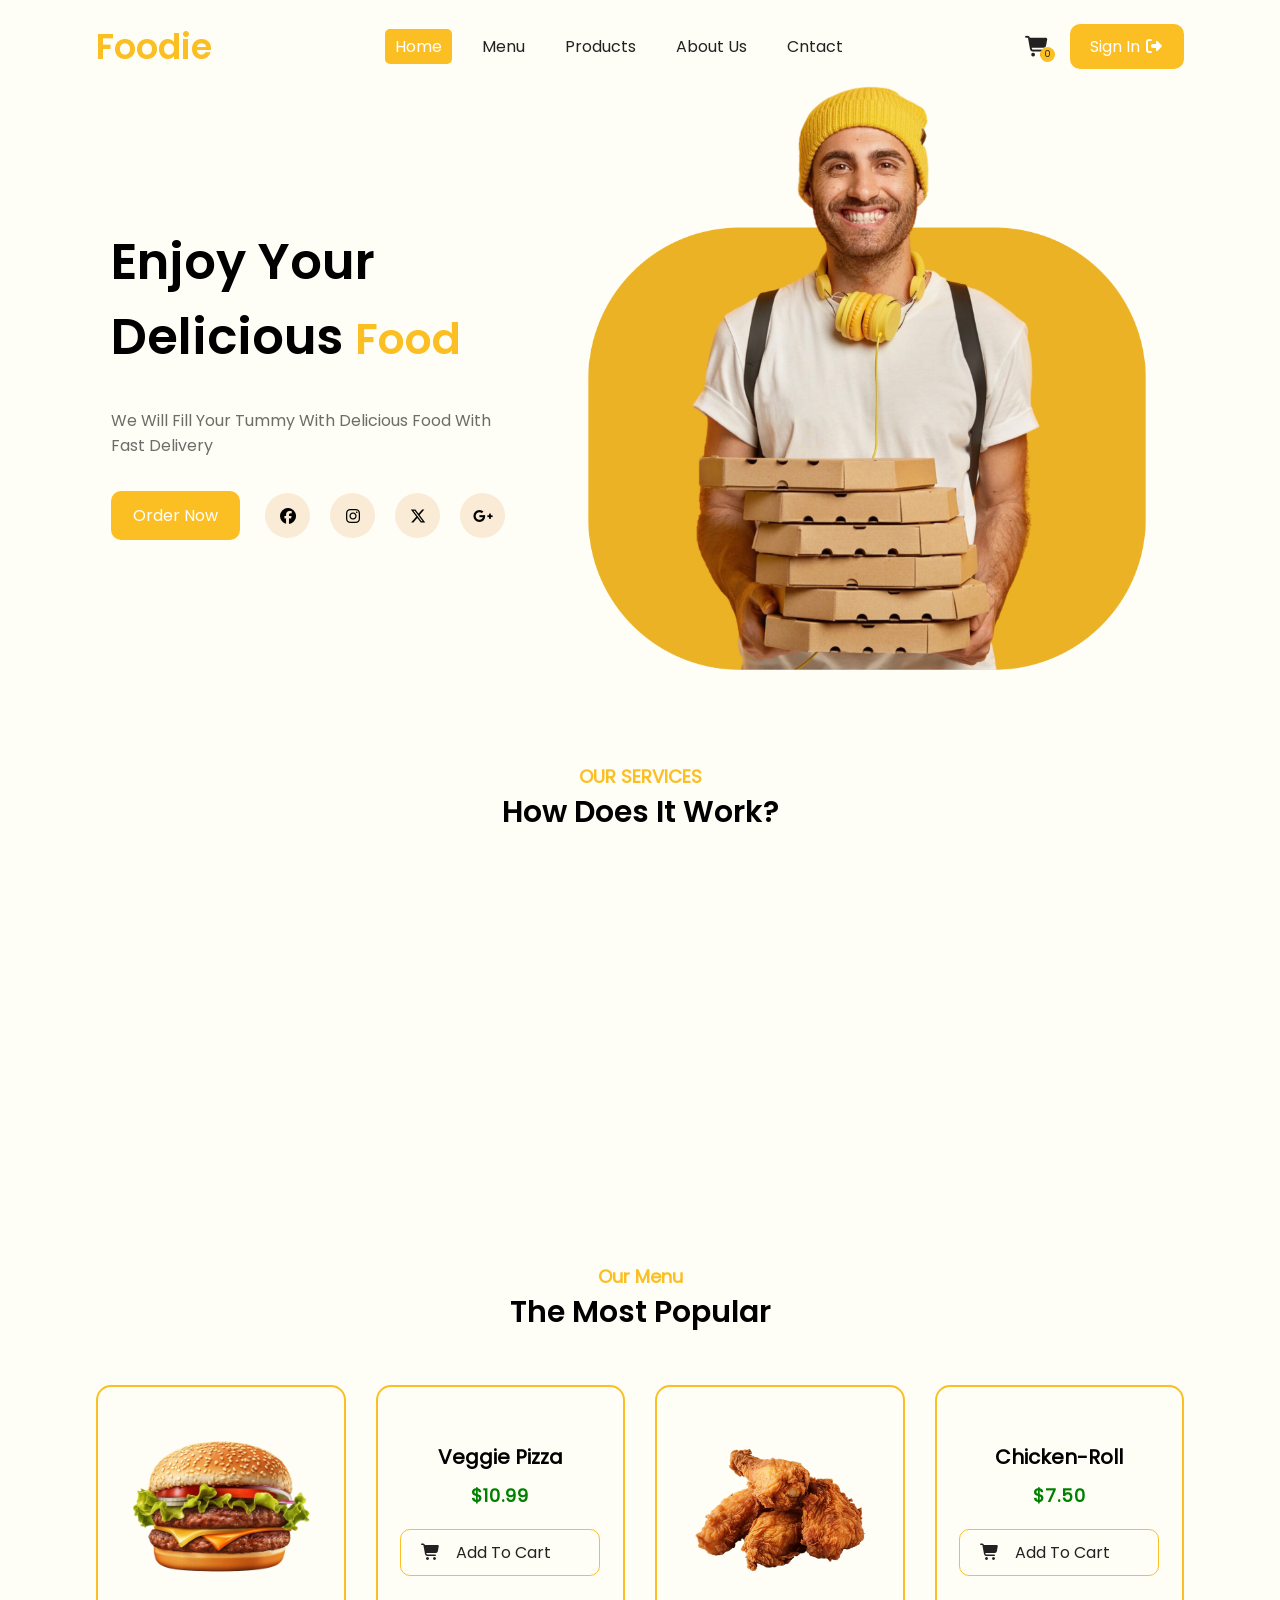
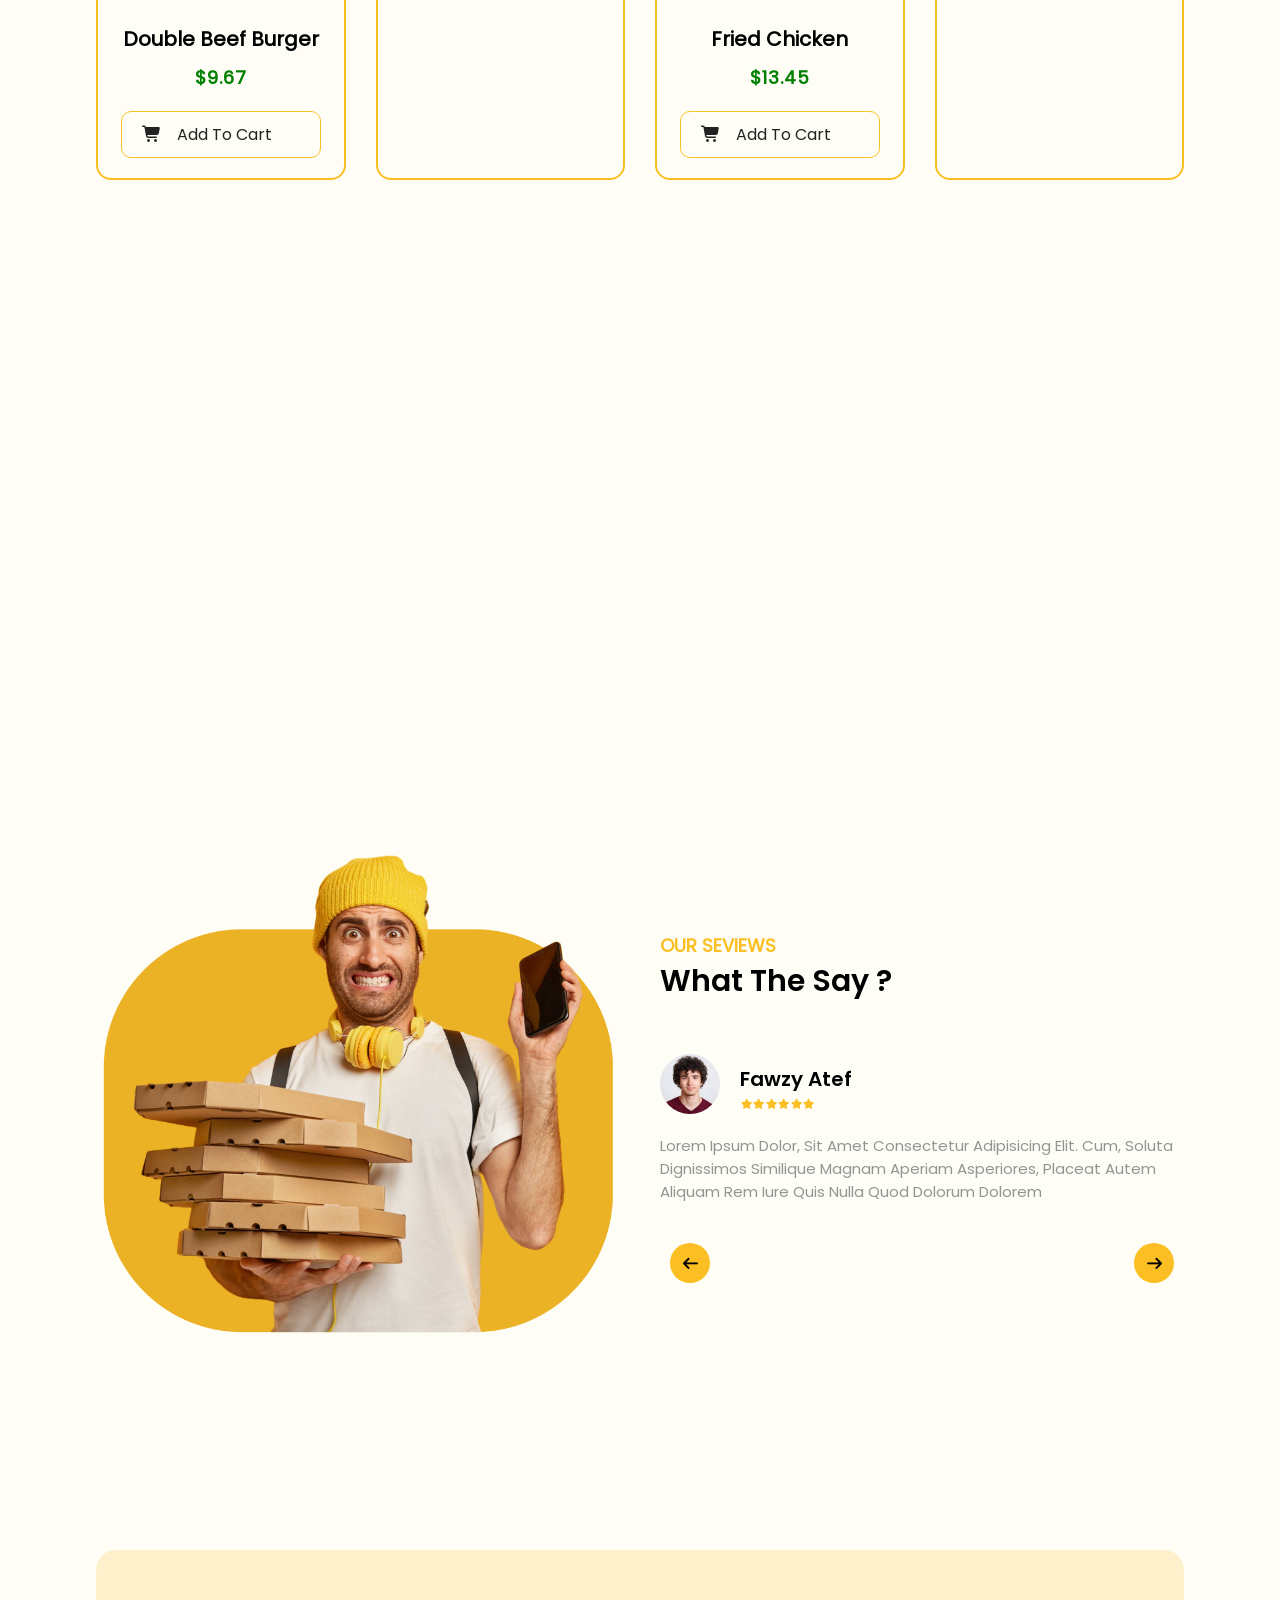
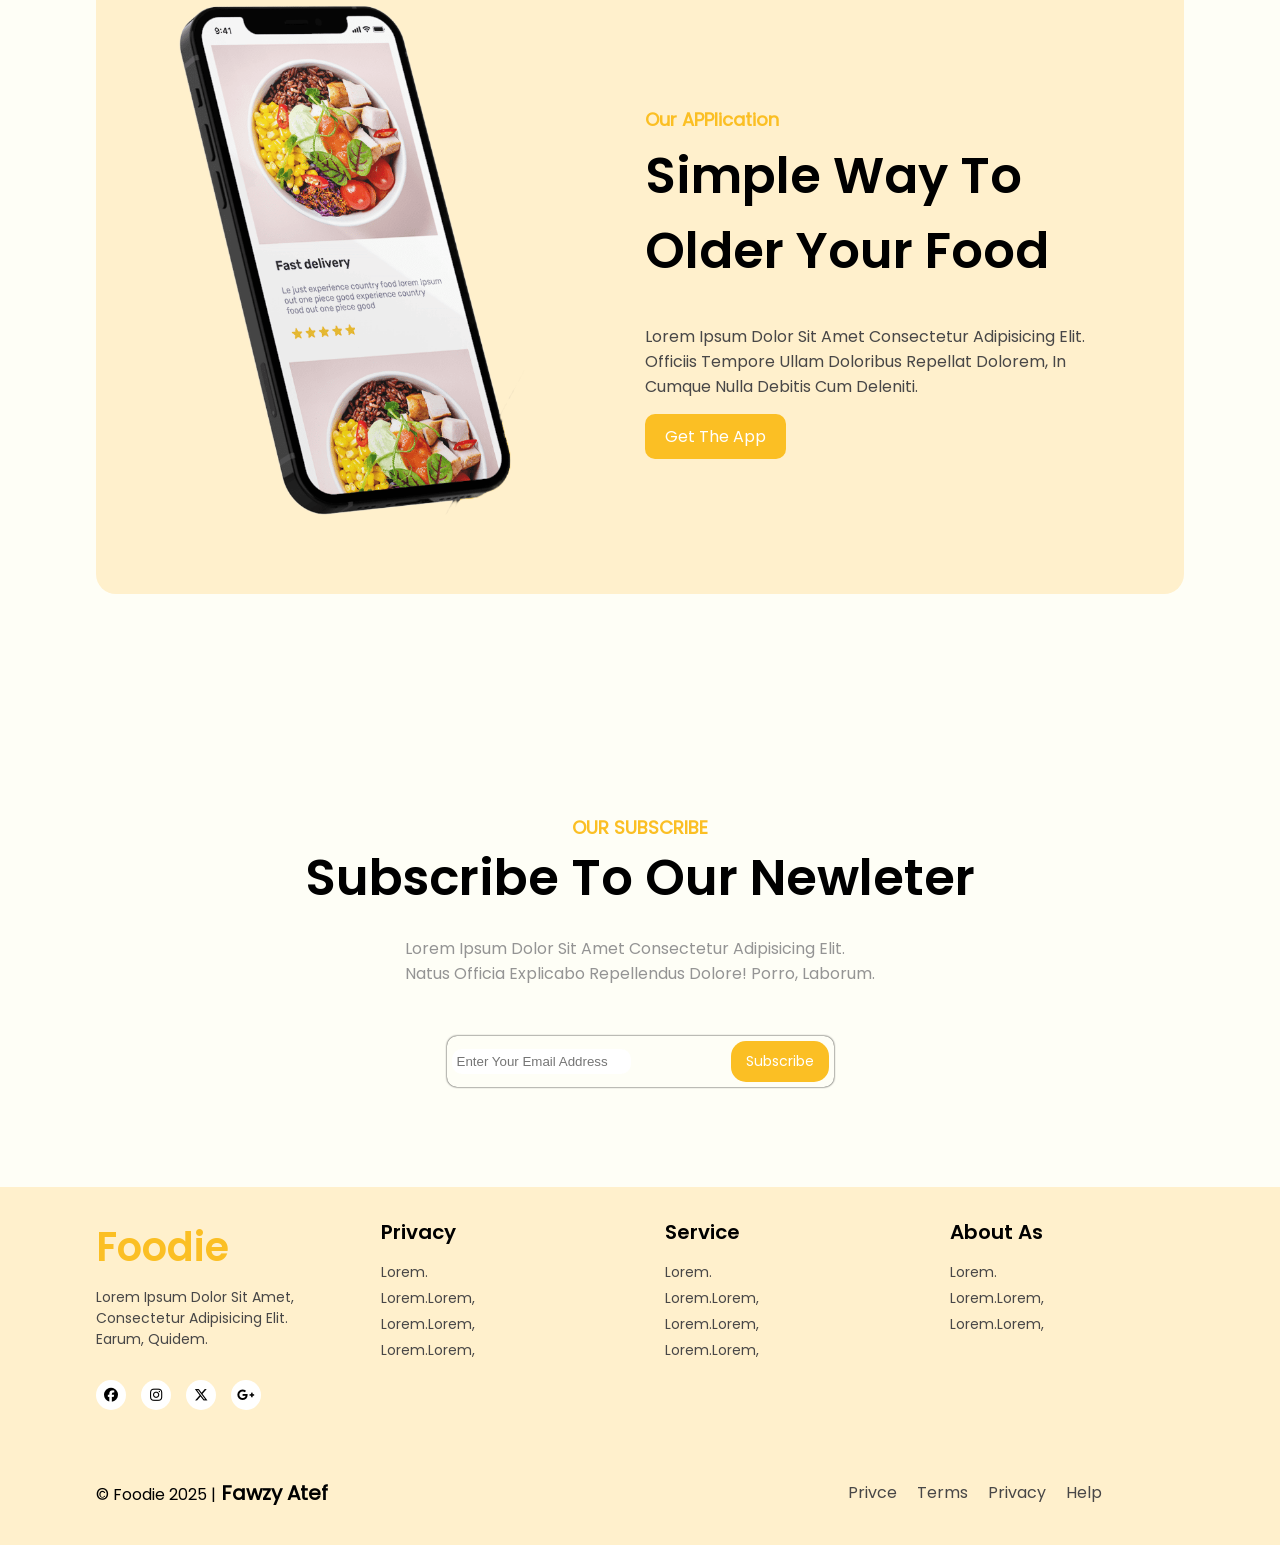
==== index.html @ 7336eebc "test" ====
<!DOCTYPE html>
<html lang="en">
<head>
    <meta charset="UTF-8">
    <meta name="viewport" content="width=device-width, initial-scale=1.0">
    <link rel="stylesheet" href="./icons/fontawesome-free-7.0.1-web/css/all.min.css">
    <!-- start AOS -->
     <link rel="stylesheet" href="./AOS/aos-master/dist/aos.css">
    <!-- end AOS -->
    <link rel="stylesheet" href="./style/style.css">
    <!-- ٍstart slick cssData -->
     <link rel="stylesheet" href="./SLIDER/slick/slick.css">
     <link rel="stylesheet" href="./SLIDER/slick/slick-theme.css">
    <!-- End slick cssData -->
    <title>Foodi</title>
</head>
<body>
    <!-- Start header -->
    <div class="cart">
        <b> Your <span>Cart</span> </b>
        <div class="container">
            <div class="product">
                <div>
                    <img src="./imge/burger.png" alt="">
                </div>
                <div class="name">
                    <b>  Double  burger </b>
                    <p> $9.7</p>
                </div>
                <div class="counter">
                    <i class="fa-solid fa-minus"></i>
                    <span> 1 </span>
                    <i class="fa-solid fa-plus"></i>
                </div>
            </div>
            <div class="product">
                <div>
                    <img src="./imge/chicken-roll.png" alt="">
                </div>
                <div class="name">
                    <b>  Double  burger </b>
                    <p> $9.7</p>
                </div>
                <div class="counter">
                    <i class="fa-solid fa-minus"></i>
                    <span> 1 </span>
                    <i class="fa-solid fa-plus"></i>
                </div>
            </div>
            <div class="product">
                <div>
                    <img src="./imge//pizza.png" alt="">
                </div>
                <div class="name">
                    <b>  Double  burger </b>
                    <p> $9.7</p>
                </div>
                <div class="counter">
                    <i class="fa-solid fa-minus"></i>
                    <span> 1 </span>
                    <i class="fa-solid fa-plus"></i>
                </div>
            </div>
        </div>
        <div class="footerCart">
        <p class="totallCart"> Total : $0</p>
        <div class="btns">
            <button class="close cartHandler closeCart"> close </button>
            <button> check Out </button>
        </div>
        </div>
    </div>
    <header>
        <div class="shadw cartHandler closeCart"></div>
        <!-- Strat nav -->
        <a href="top"></a>
        <nav>
            <b class="logo"> Foodie</b>
            <ol>
                <li class="active" >
                    <a href="#">
                        <span>home</span>
                    </a>
                </li>
                <li>
                    <a href="#">
                        <span>menu</span>
                    </a>
                </li>
                <li>
                    <a href="./products.html">
                        <span>Products</span>
                    </a>
                </li>
                <li>
                    <a href="#">
                        <span> About Us</span>
                    </a>
                </li>
                <li>
                    <a href="#">
                        <span>Cntact</span>
                    </a>
                </li>
            </ol>
            <div>
                <div class="icon cartHandler openCart">
                    <i class="fa-solid fa-cart-shopping"></i>
                    <span class="amount"> 0 </span>
                </div>
                <div class="btn">
                    <p> sign in <i class="fa-solid fa-right-from-bracket"></i></p>
                </div>
                    <div class="iconNav">
                <i class="fa-solid fa-bars"></i>
            </div>
            </div>
        
        </nav>
        <!-- Strat nav -->
            <!-- Start section One -->
            <div class="secOne">
                <div class="left">
                    <h1>
                        Enjoy Your Delicious <span>Food</span>
                    </h1>
                    <p>We will fill your tummy with delicious food with fast delivery</p>
                    <div class="social">
                        <div class="btn">
                            <p> order now</p>
                        </div>
                        <div class="s-icon">
                            <div>
                            <i class="fa-brands fa-facebook"></i>
                            </div>
                            <div>
                                <i class="fa-brands fa-instagram"></i>
                            </div>
                            <div>
                                <i class="fa-brands fa-x-twitter"></i>
                            </div>
                            <div>
                                <i class="fa-brands fa-google-plus-g"></i>
                            </div>
                        </div>
                    </div>
                </div>
                <div class="right">
                    <div>
                        <img src="./imge/delivery-boy.png" alt="">
                    </div>
                </div>
            </div>
            <!-- End section One -->
            <div class="dropMenu">
            <ol>
                <li class="active" >
                    <a href="#" >
                        <span>home</span>
                    </a>
                </li>
                <li>
                    <a href="#">
                        <span>menu</span>
                    </a>
                </li>
                <li>
                    <a href="./products.html">
                        <span>Products</span>
                    </a>
                </li>
                <li>
                    <a href="#">
                        <span> About Us</span>
                    </a>
                </li>
                <li>
                    <a href="#">
                        <span>Cntact</span>
                    </a>
                </li>
            </ol>
            <div class="btn">
                    <p> sign in <i class="fa-solid fa-right-from-bracket"></i></p>
            </div>
            </div>
    </header>
    <!-- End header -->
    
    <!-- strat section Tow-->
    <section class="secTow">
        <div class="secTit">
        <span> OUR SERVICES </span>
        <b> How Does It Work? </b>
    </div>
    <div class="contenar">
    <div class="data"  data-aos-delay="300" data-aos="flip-left">  
        <div>
            <img src="./imge/easy-to-order.png" alt="">
        </div>
        <b> Esey To older </b>
        <p> You only need a few steps in ordering food. </p>
    </div>
    <div class="data"data-aos-delay="500"  data-aos="flip-left"> 
        <div>
            <img src="./imge/fast-delivery.png" alt="">
        </div>
        <b> Fast Delivery </b>
        <p> Delivery that is always ontime even faster </p>
    </div>
    <div class="data"data-aos-delay="700"  data-aos="flip-left"> 
        <div>
            <img src="./imge/best-quality.png" alt="">
        </div>
        <b> Best Quality </b>
        <p> Not only fast for us in quality is also number one </p>
    </div>
    </div>
    </section>
    <!-- end section Tow-->
    
    <!-- Start Section three -->
    <section class="secThree">
        <div class="secTit">
            <span> Our menu </span>
            <b> The Most Popular</b>
        </div>
        <div class="conter"  data-aos="fade-up" data-aos-duration="5000">
            <div class="card" >
                <div>
                    <img src="./imge/burger.png" alt="">
                </div>
                <b> Double beef burger </b>
                <p> $9.67 </p>
                <div class="btn">
                    <i class="fa-solid fa-cart-shopping"></i>
                    <p> add to cart</p>
                </div>
            </div>
            <div class="card" >
                <div>
                    <img src="./imge/pizza.png" alt="">
                </div>
                <b> veggie pizza </b>
                <p> $10.99 </p>
                <div class="btn">
                    <i class="fa-solid fa-cart-shopping"></i>
                    <p> add to cart</p>
                </div>
            </div>
            <div class="card" >
                <div>
                    <img src="./imge/fried-chicken.png" alt="">
                </div>
                <b> fried chicken </b>
                <p> $13.45 </p>
                <div class="btn">
                    <i class="fa-solid fa-cart-shopping"></i>
                    <p> add to cart</p>
                </div>
            </div>
            <div class="card" >
                <div>
                    <img src="./imge/chicken-roll.png" alt="">
                </div>
                <b> chicken-roll </b>
                <p> $7.50 </p>
                <div class="btn">
                    <i class="fa-solid fa-cart-shopping"></i>
                    <p> add to cart</p>
                </div>
            </div>
        </div>
        <div class="conter" data-aos="fade-up" data-aos-duration="5000">
            <div class="card">
                <div>
                    <img src="./imge/sandwich.png" alt="">
                </div>
                <b> sub sandwich </b>
                <p> $11.67 </p>
                <div class="btn">
                    <i class="fa-solid fa-cart-shopping"></i>
                    <p> add to cart</p>
                </div>
            </div>
            <div class="card">
                <div>
                    <img src="./imge/lasagna.png" alt="">
                </div>
                <b> chicken lasagna </b>
                <p> $15.99 </p>
                <div class="btn">
                    <i class="fa-solid fa-cart-shopping"></i>
                    <p> add to cart</p>
                </div>
            </div>
            <div class="card">
                <div>
                    <img src="./imge/spring-roll.png" alt="">
                </div>
                <b> spring roll </b>
                <p> $13.45 </p>
                <div class="btn">
                    <i class="fa-solid fa-cart-shopping"></i>
                    <p> add to cart</p>
                </div>
            </div>
            <div class="card">
                <div>
                    <img src="./imge/spaghetti.png" alt="">
                </div>
                <b> italian spaghetti </b>
                <p> $16.57 </p>
                <div class="btn">
                    <i class="fa-solid fa-cart-shopping"></i>
                    <p> add to cart</p>
                </div>
            </div>
        </div>
    </section>
    <!-- End Section three -->
    
    <!-- start section four -->
        <section class="secFour">
            <div class="left" data-aos="fade-right">
                <div>
                    <img src="./imge/delivery-boy-with-phone.png" alt="">
                </div>
            </div>
            <div class="right" data-aos="fade-left">
                <div class="secTit">
                    <span> OUR SEVIEWS </span>
                    <b> what the say ?</b>
                </div>
                <div class="conter slider">
                    <div class="card">
                    <div class="topCard">
                        <div>
                            <img src="./imge/profile1.jpeg" alt="">
                        </div>
                        <div class="name">
                            <p> Fawzy Atef </p>
                            <div class="star">
                                <i class="fa-solid fa-star"></i>
                                <i class="fa-solid fa-star"></i>
                                <i class="fa-solid fa-star"></i>
                                <i class="fa-solid fa-star"></i>
                                <i class="fa-solid fa-star"></i>
                                <i class="fa-solid fa-star"></i>
                            </div>
                        </div>
                    </div>
                    <div class="bodyCard">
                    <p> Lorem ipsum dolor, sit amet consectetur adipisicing elit. Cum, soluta dignissimos similique magnam aperiam asperiores, placeat autem aliquam rem iure quis nulla quod dolorum dolorem </p>
                    </div>
                    <div class="arrow">
                        <div>
                            <i class="fa-solid fa-arrow-left"></i>
                        </div>
                        <div>
                            <i class="fa-solid fa-arrow-right"></i>
                        </div>
                    </div>
                </div>
                </div>
            </div>
        </section>
    <!-- end section four -->
    
    <!-- start section five  -->
    <section class="secFive">
        <div class="left" data-aos="fade-rigt">
            <div>
                <img src="./imge/mobile-app.png" alt="">
            </div>
        </div>
        <div class="right"data-aos="fade-left">
            <div class="secTit">
                <span> Our APPlication </span>
                <b> Simple way to  older your food</b>
            </div>
            <p> Lorem ipsum dolor sit amet consectetur adipisicing elit. Officiis tempore ullam doloribus repellat dolorem, in cumque nulla debitis cum deleniti.</p>
            <div class="btn">
                <p> get the app </p>
            </div>
        </div>
    </section>
    <!-- end section five  -->

    <!-- Start section six -->
    <section class="secSix" data-aos="fade-up">
        <div class="secTit">
            <span> OUR SUBSCRIBE </span>
            <b> subscribe to our newleter</b>
        </div>
        <p> Lorem ipsum dolor sit amet consectetur adipisicing elit.<br> Natus officia explicabo repellendus dolore! Porro, laborum.</p>
        <div class="subScribe">
        <input type="text" placeholder="Enter Your Email address">
        <div class="btnr">
        <p> subscribe </p>
        </div>
        </div>
    </section>
    <!-- end section six -->

    <!-- start Footer -->
    <footer>
        <div class="left">
            <b> Foodie </b>
            <p> Lorem ipsum dolor sit amet, consectetur adipisicing elit. Earum, quidem.</p>
            <div class="s-icon">
                            <div>
                            <i class="fa-brands fa-facebook"></i>
                            </div>
                            <div>
                                <i class="fa-brands fa-instagram"></i>
                            </div>
                            <div>
                                <i class="fa-brands fa-x-twitter"></i>
                            </div>
                            <div>
                                <i class="fa-brands fa-google-plus-g"></i>
                            </div>
            </div>
        </div>
        <div class="seerice">
            <b> privacy </b>
            <p>Lorem.</p>
            <p> Lorem.Lorem, </p>
            <p>Lorem.Lorem,  </p>
            <p>Lorem.Lorem,  </p>
        </div>
        <div class="seerice">
            <b> service </b>
            <p>Lorem.</p>
            <p> Lorem.Lorem, </p>
            <p>Lorem.Lorem,  </p>
            <p>Lorem.Lorem,  </p>
        </div>
        <div class="seerice">
            <b> about as </b>
            <p>Lorem.</p>
            <p> Lorem.Lorem, </p>
            <p>Lorem.Lorem,  </p>
        </div>
    </footer>
    <div class="footer">    
        <div> 
            <p> © Foodie 2025 |<b> Fawzy Atef</b></p>
            <div>
            <span> Privce </span>
            <span> Terms </span>
            <span> Privacy </span>
            <span> help</span>
            </div>
        </div>
    </div>
    <a href="#top">
        <i  class="fa-solid fa-jet-fighter-up"></i>
    </a>
    <!-- End Footer -->
    <script src="./main/jQuery.js"> </script>
    <script src="./AOS/aos-master/dist/aos.js"></script>
    <script src="./SLIDER/slick/slick.js"></script>
    <script src="./main/main.js"></script>
</body>
</html>
---- style/style.css ----
*{
    padding: 0;
    margin: 0;
    box-sizing: border-box;
    text-transform: capitalize;
    transition: .5s;
}
html {
scroll-behavior: smooth;
}

/* start fonts */
@font-face {
    font-family: 'Poppins-Regular';
    src: url(../fonts/Poppins-Regular.ttf) format('woff2');
}
@font-face {
    font-family: 'Poppins-SemiBold';
    src: url(../fonts/Poppins-SemiBold.ttf) format('woff2');
}
@font-face {
    font-family: 'Poppins-Bold';
    src: url(../fonts/Poppins-Bold.ttf) format('woff2');
}

:root{
    --main-color: #fbbf24;     /* الأصفر الأساسي - للأزرار والعناوين */
    --text-color: #222222;     
    --bg-color: #fefef6;
    --light-color: #ffff;
    --dark-color: #000;
    --bodyFont-one: "Poppins-Regular";
    --bodyFont-tow: 'Poppins-SemiBold';
    --headingFont: 'Poppins-SemiBold';
    
    
}
body{
    font-family: var(--bodyFont-one) ;
    background-color: var(--bg-color);
    overflow-x: hidden;
    min-height: 100vh;
    display: flex;
    flex-direction: column;

}

section{
    margin: 100px 7.5%;
}
/* Start header */
header{
    margin: 20px 7.5%;
}
/* start nav */
header nav{
    display: flex;
    align-items: center;
    justify-content: space-between;
    color: var(--text-color);
    background-color: var(--bg-color);
    
}
header nav b{
    color: var(--main-color);
    font-size: 35px;
    font-family: var(--headingFont);
    cursor: pointer;
}
header nav ol{
    list-style: none;
    display: flex;
    align-items: center;
    justify-content: center;
    gap: 20px;
}
header nav ol li{
    padding: 5px 10px;
    border-radius: 5px;
    cursor: pointer;
}
.active{
    background-color: var(--main-color);
}
 .active a{
    color: var(--light-color);
}
header nav ol li:hover{
    background-color: #fbbf24;
    letter-spacing: 2px;

}
header nav ol li:hover a{
    color:var(--light-color) ;

}
header nav ol a{
    text-decoration: none;
    color: #222222;
    font-size: 16px;

}

header nav div{
    display: flex;
    align-items: center;
    gap: 20px;
}
header nav div .icon{
    position: relative;
    display: flex;
    flex-direction: column;
    gap: 0;
    cursor: pointer;
}
header nav div .icon:hover{
    transform: rotate(360deg);
}

header nav div .icon i{
    font-size: 20px;
}
header nav div .icon span{
    position: absolute;
    bottom: -5px;
    right: -5px;
    width: 15px;
    height: 15px;
    border-radius: 50%;
    background-color: #fbbf24;
    font-size: 9px;
    display: flex;
    align-items: center;
    justify-content: center;
    font-weight: 500;
}
header nav div .btn{
    padding: 10px 20px;
    background-color: var(--main-color);
    border-radius: 10px;
    color: var(--light-color);
    
}
header nav div .btn:hover{
    background-color: #222222;
}
.iconNav{
    width: 45px;
    height: 45px;
    background-color: #000;
    color: white;
    border-radius: 50%;
    display: flex;
    align-items: center;
    justify-content: center;
    font-size: 17px;
    cursor: pointer;
    display: none;
}
.iconNav:hover{
    transform: rotate(90deg);
}
.iconNav:hover i{
    text-shadow: 0 0 10px 2px white;
}
.iconNav.open{
    transform: rotate(90deg);
}
/*  End nav */
.btn{
    padding: 10px 20px;
    background-color: var(--main-color);
    border-radius: 10px;
    color: var(--light-color);
    width: max-content;
    cursor: pointer;
}
.dropMenu{
    display: none;
}

@media (max-width: 768px){

    header nav ol{
    display: none;
        
    }
    .iconNav{
        display: flex;
    }
    .iconNav i.open{
        box-shadow: 0 0 10px 2px white inset;
        transform: rotate( 90deg);
    }
    .dropMenu{
    width: 70vw;
    display: flex;
    flex-direction: column;
    gap: 15px;
    padding: 20px;
    border: 1px solid var(--main-color);
    border-radius: 10px;
    box-shadow: 0 0 5px var(--main-color);
    position: fixed;
    top: 50%;
    left: 50%;
    transform: translate(-50%, -50%);
    background-color: #fff0cc;
    z-index: 9;
    height: 0;
    visibility: hidden;
    opacity: 0;
}
.dropMenu.open{
    height: 317px;
    opacity: 1;
    visibility: visible;
}

.dropMenu ol{
    list-style: none;
    display: flex;
    flex-direction: column;
    gap: 10px;
}
.dropMenu ol .active a{
    color: white;
    text-align: center;
}
.dropMenu ol li{
    position: relative;
}
.dropMenu ol li a::before,
.dropMenu ol li a::after{
    content: '';
    position: absolute;
    width: 0;
    height: 100%;
    right: 0;
    transition: .5s;
    top: 0;
    background-color: var(--text-color);
} 
.dropMenu ol li:hover a::before,
.dropMenu ol li:hover a::after{
    width: 15px;
}  
.dropMenu ol li a::before{
    left: 0;
    right: unset;

}
.dropMenu ol li{
    padding: 5px 10px;
    width: 100%;
    border-radius: 5px;
    text-align: center;
    cursor: pointer;

}
.dropMenu ol li:hover{
    background-color: var(--main-color);
}
.dropMenu ol li:hover a{
    color: var(--light-color);
}
.dropMenu ol li a{
    width: 100%;
    text-decoration: none;
    color: var(--text-color);
    text-align: center;
    font-weight: 600;
    
}
.dropMenu .btn{
    margin: 0 auto;

}
.dropMenu .btn:hover{
    background-color: var(--text-color);
    color: var(--light-color);
}
}
@media (max-width: 480px){
    header nav b{
        font-size: 35px;
    }
    nav  .btn{
        font-size: 15px;
        padding: 0;
    }
    header nav .btn{
    display: none;
}
}
@media (max-width: 375px){
    .iconNav{
        width: 37px;
        height: 37px;
        font-size: 14px;
    }
}
/* End header */

/* Start sec one */
.secOne{
    display: grid;
    grid-template-columns: 1fr 2fr;
    gap: 60px;
    padding: 10px 15px;
    align-items: center;
    justify-content: space-between;

}

.secOne  .left{
    display: flex;
    flex-direction: column;
    gap: 33px;
}
.secOne .left  h1{
    font-family: var(--headingFont);
    font-size: 50px;
    font-weight: 500;
}
.secOne  .left  h1 span{
    color: var(--main-color);
    font-size: 43px;

}
.secOne  .left p{
    color: #00000093;
    font-size: 16px;
}
.secOne  .left .social{
    display: flex;
    align-items: center;
    gap: 25px;
}
.secOne  .left .social .btn{
    border: 2px solid var(--main-color);
}
.secOne  .left .social .btn:hover{
    background-color: var(--bg-color);
}
.secOne  .left .social .btn p{
    color: var(--light-color);
}
.secOne  .left .social .btn:hover p{
    color: var(--text-color);
}
.secOne  .left .social .s-icon{
    display: flex;
    align-items: center;
    justify-content: center;
    gap: 20px;
}
.secOne  .left .social .s-icon div{
    width: 45px;
    height: 45px;
    display: flex;
    align-items: center;
    justify-content: center;
    border-radius: 50%;
    background-color: antiquewhite;
    cursor: pointer;
}
.secOne  .left .social .s-icon div:hover{
    background-color: #222222;
    color: #fbbf24;
    transform: translateY(-8px);
}   

.secOne .right div{
    width: 100%;
}
.secOne .right div img{
    width: 100%;
}
@media (max-width: 992px){
    .secOne .left  h1{
    font-size: 40px;
}
.secOne  .left p{
    font-size: 14px;
}
}
@media (max-width: 768px){
    .secOne{
        grid-template-columns:  1fr;
        margin-top: 30px;
    }
    .secOne .left h1{
        font-size:50px;
    }
}
@media (max-width: 480px){
    .secOne .left  h1{
    font-size: 40px;
}
    .secOne  .left p{
        font-size: 13px;
    }
    .secOne  .left .social{
    display: none;
    
}
}
@media (max-width: 375px){
    .secOne .left  h1{
    font-size: 32px;
}
    .secOne .left  h1 span{
    font-size: 30px;
}
}
/* End section one */
/* start secTit */
.secTit{
    display: flex;
    align-items: center;
    justify-content: center;
    flex-direction: column;
    margin: 20px 0;
}
.secTit span{
    font-size: 18px;
    font-weight: 600;
    color: var(--main-color);
}

.secTit b{
    font-size: 30px;
    font-family: var(--headingFont);
}
/*  End secTit */
 /* Start secTow */
.secTow{
    display: flex;
    flex-direction: column;
    margin-top:30px;
    gap: 50px;
}
.secTow .contenar{
    display: grid;
    grid-template-columns: repeat( 3, 1fr)
}
.secTow .contenar .data{
    display: flex;
    flex-direction: column;
    align-items: center;
    justify-content:center ;
    gap: 5px;
}
.secTow .contenar .data div{
    width: 70px;
}
.secTow .contenar .data div img{
    width: 100%;
}
.secTow .contenar .data b{
    font-size: 21px;
    font-family: var(--bodyFont-tow);
    font-weight: 600;
}
.secTow .contenar .data p{
    font-size: 13px;
    color: #222222;
}
@media (max-width: 992px){
    .secTow .contenar{
    display: grid;
    grid-template-columns: repeat( 1, 1fr);
    gap: 20px;
}
.secTow .contenar .data{
   width: 100%;
}
}
/* End secTow */

/* strat section three  */
.secThree{
    display: flex;
    flex-direction: column;
    gap: 30px;
}
.secThree .conter{
    display: grid;
    grid-template-columns: repeat(4 ,1fr);
    gap: 30px;
    margin-bottom: 20px;
}
.secThree .conter .card{
    display: flex;
    flex-direction: column;
    gap: 10px;
    align-items: center;
    padding: 20px;
    border: 2px solid var(--main-color);
    border-radius: 15px;
    box-shadow: 0 0 5px 2 orange;
    position: relative;
    z-index: 1;
    cursor: pointer;
    transition: .5s;
}
.secThree .conter .card::after{
    content: "";
    position: absolute;
    width: 100%;
    height: 0%;
    bottom: 0;
    left: 0;
    z-index: -1;
    transition: .5s;
}
.secThree .conter .card:hover::after{
    background: linear-gradient(  #ffffff81, #ffffff81,rgba(255, 166, 0, 0.518) , rgba(255, 166, 0, 0.648));
    height: 100%;
}
.secThree .conter .card div{
    width: 200px;
}
.secThree .conter .card div img{
    width: 100%;
}
.secThree .conter .card b{
    font-size: 20px;
    font-weight: 500px;
}
.secThree .conter .card > p{
    color: green;
    font-size: 18px;
    font-weight: 600;
    letter-spacing: 1px;
}
.secThree .conter .card .btn{
    display: flex;
    gap: 15px;
    align-items: center;
    border: 1px solid var(--main-color);
    background-color: var(--bg-color);
    color: var(--text-color);
    margin-top: 10px;
    overflow: hidden;
    position: relative;
    z-index: 3;
}
.secThree .conter .card .btn::after{
    content: "";
    position: absolute;
    top: 0;
    left: 0;
    width: 0%;
    height: 100%;
    border-radius: 0 25px 25px 0;
    background-color: rgba(44, 29, 1, 0.957);
    z-index:-1;
    transition: .5s
}
.secThree .conter .card .btn:hover{
    color: white;
    border-radius: 0 25px 25px 0 ;
}
.secThree .conter .card .btn:hover i{
    transform: translateX(150px);
}
.secThree .conter .card .btn:hover:after{
    width: 100%;
}
.secThree .conter .card:hover .btn{
    box-shadow:  0 0 6px 1px black;
    border: none;
}
.secThree .conter .card .btn i{
    transition: 1s;
}
@media (max-width: 992px){
.secThree .conter{
    display: grid;
    grid-template-columns: repeat(2 ,1fr);
    gap: 30px;
    margin-bottom: 20px;
}
}
@media (max-width: 768px){
    .secThree .conter{
    display: grid;
    grid-template-columns: repeat(1 ,1fr);
    
}
}
/* end section three  */

/* start section four  */
.secFour{
    display: grid;
    grid-template-columns: repeat( 2, 1fr);
    gap: 40px;
    align-items: center;
    justify-content: center;
}

.secFour .left div{
    width: 100%;
}
.secFour .left div img{
    width: 100%;

}
.secFour .right{
    display: flex;
    flex-direction: column;
    
}
.secFour .right .secTit{
    align-items: flex-start;
    margin-bottom: 20px;
    
}
.secFour .right .card{
    display: flex;
    flex-direction: column;
    gap: 20px;  
    margin-top: 30px;
}
.secFour .right .card .topCard{
    display: flex;
    gap: 10px;
}
.secFour .right .card .topCard > div{
    width: 60px;
    height: 60px;
    border-radius: 50%;
    overflow: hidden;
    background-color: #fbbf24;
}   
.secFour .right .card .topCard div img{
    width: 100%;
    height: 100%;
    object-fit: cover;
}
.secFour .right .card .topCard .name{
    width: max-content;
    border-radius: 0;
    padding: 10px;
    background-color: var(--bg-color);
}
.secFour .right .card .topCard .name p{
    font-family: var(--bodyFont-tow);
    font-size: 20px;
}
.secFour .right .card .topCard .star{
    display: flex;
    align-self: center;
    color: var(--main-color);
    font-size: 10px;
    margin-top: 5px;
    cursor: pointer;
}

.secFour .right .card .bodyCard p{
    font-size: 15px;
    color: #949494;
}
.secFour .right .card .arrow{
    display: flex;
    justify-content: space-between;
    align-items: center;
    padding: 0 10px;
    
}
.secFour .right .card .arrow div{
    width: 40px;
    height: 40px;
    background-color: var(--main-color);
    display: flex;
    align-items: center;
    justify-content: center;
    border-radius: 50%;
    font-size: 15px;
    cursor: pointer;
    margin-top: 20px;
}
.secFour .right .card .arrow div:hover{
    background-color: var(--text-color);
    color: var(--light-color);
}
@media (max-width: 768px){
    .secFour{
    grid-template-columns: repeat( 1, 1fr);
}
}
/* end section four  */

/* satrt section five */
.secFive{
    display: grid;
    grid-template-columns: repeat(2, 1fr);
    gap: 10px;
    padding: 50px;
    align-items: center;
    justify-content: center;
    background-color: #fff0cc;
    border-radius: 20px;
    
}

.secFive .left div{
    width:80%;
}
.secFive .left div img{
    width: 100%;

}
.secFive .right{
    display: flex;
    flex-direction: column;
    gap: 15px;
}
.secFive .right .secTit{
    align-items: flex-start;
    gap: 6px;

}

.secFive .right .secTit b{
    font-size: 50px;
}
.secFive .right p{
    font-size: 16px;
    color: #484747;
}
.secFive .right .btn{
    color: white;
}
.secFive .right .btn:hover{
    background-color: var(--text-color);
}
.secFive .right .btn p{
    color: white;
}
@media (max-width: 992px){
    .secFive .right .secTit b{
    font-size: 40px;
}
}
@media (max-width: 768px){
    .secFive .right .secTit b{
    font-size: 35px;
    
}
    .secFive{
        grid-template-columns: repeat(1, 1fr);
    }
}
@media (max-width: 480px){
    .secFive .right .secTit b{
    font-size: 30px;
}
}
@media (max-width: 375px){
    .secFive{
        gap: 10px;
    }
    .secFive .right .secTit b{
    font-size: 25px;
}
.secFive .right p{
    font-size: 14px;
    color: #484747;
}
.secFive .right p{
    font-size: 15px;
}
}

/* end section five */

/* start section six */
.secSix{
    display: flex;
    flex-direction: column;
    gap: 0;
    align-items: center;
    justify-content: center;
}

.secSix .secTit b{
    font-size: 50px;
}
.secSix p{
    color: #949494;
    
}
.secSix .subScribe{
    margin-top: 20px;
    display: grid;
    grid-template-columns: 1fr auto;
    gap: 100px;
    align-items: center;
    justify-content: space-between;
    padding: 5px;
    border-radius:10px;
    box-shadow:  0 0 2px  black;
    margin-top: 50px;


}
.secSix .subScribe  input{
    padding:5px;
    border: none;
    border-radius:10px;
    width: 100%;
    outline: none;
}
.secSix .subScribe .btnr{
    width: max-content;
    background-color: #fbbf24;
    height: max-content;
    padding: 10px 15px;
    border-radius: 15px;
    cursor: pointer;
}
.secSix .subScribe .btnr:hover{
    background-color: var(--text-color);
    transform: translateY(-8px);
}
.secSix .subScribe .btnr p{
    font-size: 14px;
    color: var(--light-color );
}
@media (max-width: 992px){
    .secSix .secTit b{
    font-size: 45px;
}
}
@media (max-width: 375px){
    .secTit {
        align-items: flex-start;
        justify-content: flex-start;
    }
    
    .secSix .secTit b{
    font-size: 30px;
}
.secSix p{
    color: #949494;
    font-size: 100x;
}

}

/* end section six */

/* start Footer */
footer{
    display: grid;
    grid-template-columns: repeat( 4, 1fr);
    gap: 50px;
    padding: 30px 7.5%;
    background-color: #fff0cc;
}
footer .left{
    display: flex;
    flex-direction: column;
    gap: 10px;
}
footer .left b{
    font-size: 40px;
    font-family: var(--bodyFont-tow);
    color: #fbbf24;
}
footer  p{
    color: #484747;
    font-size:14px;
}
footer .s-icon{
    display: flex;
    align-items: center;
    margin-top: 20px;
    gap: 15px;
}
footer .s-icon div{
    width: 30px;
    height: 30px;
    background-color: var(--light-color);
    border-radius: 50%;
    display: flex;
    align-items: center;
    justify-content: center;
    font-size: 14px;
}
footer .s-icon div:hover{
    background-color: var(--text-color);
    color: var(--light-color);
    transform: translateY(-8px);
}
footer .seerice{
    display: flex;
    flex-direction: column;
    gap: 5px;
}
footer .seerice b{
    font-family: var(--bodyFont-tow);
    font-size: 20px;
    margin-bottom: 10px;
}  
footer .seerice p{
    font-size: 14px;
}
footer .seerice p:hover{
    color: black;
    cursor: pointer;
    font-weight: 500;
}

.footer{
    
    background-color: #fff0cc;
}
.footer  p  b{
    font-size: 20px;
}
.footer div{
    
    display: flex;
    align-items: center;
    justify-content: space-between;
    padding:20px 7.5%;
    
}

.footer div{
    display: flex;
    gap: 20px;
}
.footer div span{
    cursor: pointer;
    color: #484747;
}
.footer div span:hover{
    border-bottom: 1px solid black;
}
.contanir-footer{
    margin-top: auto;
}
@media (max-width: 768px){
    .footer{
        flex-direction: column;
    }
    footer{
        grid-template-columns: 1fr ;
    }
    .footer div{
    
    display: flex;
    flex-direction: column;
    align-items: flex-start;
    justify-content: flex-start;
    padding:0 7.5%;
    gap: 10px;
    
}
    
}
.fa-jet-fighter-up{
    position: fixed;
    height: 45px;
    width: 45px;
    display: flex;
    align-items: center;
    justify-content: center;
    border-radius: 5px;
    background-color: var(--main-color);
    color: var(--bg-color);
    font-size: 20px;
    outline: 2px solid transparent;
    offset: 30px;
    left: 30px;
    bottom: 100%;
    color: #fff;
    animation: toUp .7s ease alternate infinite;
    visibility: hidden;
    opacity: 0;
}
@keyframes toUp {
    100%{
        transform: translateY(-10px);
    }
}
.fa-jet-fighter-up:hover{
    background-color: white;
    color: var(--main-color);
    offset: 2px;
    border-radius: 50%;
    z-index: 100;
    outline: 2px solid var(--main-color);
    animation-play-state: paused;
}


.cart{
    position: fixed;
    z-index: 11;
    padding:25px;
    top: 0;
    right: 0;
    width: 350px;
    height: 100vh;
    display: flex;
    flex-direction: column;
    gap: 15px;
    background-color: #fff0cc;
    border-radius: 5px;
    border-left: 1px solid var(--main-color);
    right: -350px;

}
.cart.active{
    right: 0;
}
.cart b{
    font-family: var(--headingFont);
    font-size: 30px;
    font-weight: 500;
    text-align: center;
}
.cart b span{
    color: var(--main-color);
    font-size: 33px;
    font-weight: 700;
    margin-left: 10px;
}

.cart .container{
    display: flex;
    max-height: 80vh ;
    flex-direction: column;
    gap:5px;
    overflow-y: auto;
    align-items: center;
}
.cart .container .product{
    display: flex;
    align-items: center;
    justify-content: space-between;
    gap: 10px;
}
.cart .container .product div:first-child{
    width: 80px;
    height: 80px;
    overflow: hidden;
}
.cart .container .product div img{
    border-radius: 50%;
    border: 1px solid green;
    width: 100%;
    object-fit: cover;
}
.cart .container .product .name {
    display: flex;
    flex-direction: column;
    justify-content: center;
    gap: 5px;
}
.cart .container .product .name b{
    font-size: 14px;
}
.cart .container .product .name p{
    font-size: 16px;
    color: green;
}
.cart .container .product .counter{
    display: flex;
    gap: 10px;
    align-items: center;
    justify-content: center;
}
.cart .container .product .counter i{
    width: 25px;
    height: 25px;
    background-color: var(--text-color);
    color: var(--light-color);
    font-size: 10px;
    border-radius: 50%;
    display: flex;
    align-items: center;
    justify-content: center;
    cursor: pointer;
}
.cart .container .product .counter i:hover{
    background-color: var(--main-color);
}
.cart .container .product .counter span{
    font-size: 16px;
    font-weight: 600;
}
.cart .footerCart{
    display: flex;
    align-items: flex-start;
    flex-direction: column;
    justify-content: flex-start;
    width: 100%;
  
    background-color: var(--bg-color);

}
.cart .footerCart P{
    width: 100%;
    padding: 10px;
    background-color: var(--main-color);
    text-align: center;
    color: var(--text-color);
    font-family: var(--bodyFont-tow);
}
.cart .footerCart .btns{
    display: flex;
    gap: 15px;
    width: 100%;
    align-items: center;
    justify-content: space-around;
    margin-top: 15px;
}
.cart .footerCart .btns button{
    padding: 13px 18px;
    background-color: var(--text-color);
    color: var(--light-color);
    border-radius: 15px;
    cursor: pointer;
    border: none;
    font-family: var(--bodyFont-tow);
}
.cart .footerCart .btns button:hover{
    background-color: var(--main-color);
    color: var(--light-color);
    transform: translateY(-2px);
}
    .shadw{
    position: fixed;
    width: 100%;
    height: 100%;
    top: 0;
    left: 0;
    background-color: #0000008c;
    backdrop-filter: blur(3px);
    z-index: 9;
    visibility: hidden;
    opacity: 0 ;
    transform: .3s;

}
.shadw.active{
    opacity: 1;
    visibility: visible;
    
}

/* ============= Products ================= */

/* start allProducts */


.all-products{
    display: flex;
    flex-direction: column;
    align-items: center;
    justify-content: center;
    gap: 30px;
}
.all-products .conter{
    display: grid;
    grid-template-columns: repeat(4 ,1fr);
    gap: 30px;
    align-items: center;
    justify-content: center;
    margin-bottom: 20px;
}
.all-products .conter .card{
    display: flex;
    flex-direction: column;
    gap: 10px;
    align-items: center;
    padding: 20px;
    border: 2px solid var(--main-color);
    border-radius: 15px;
    box-shadow: 0 0 5px 2 orange;
    position: relative;
    z-index: 1;
    cursor: pointer;
    transition: .5s;
}
.all-products .conter .card::after{
    content: "";
    position: absolute;
    width: 100%;
    height: 0%;
    bottom: 0;
    left: 0;
    z-index: -1;
    transition: .5s;
}
.all-products .conter .card:hover::after{
    background: linear-gradient(  #ffffff81, #ffffff81,rgba(255, 166, 0, 0.518) , rgba(255, 166, 0, 0.648));
    height: 100%;
}
.all-products .conter .card div{
    width: 200px;
}
.all-products .conter .card div img{
    width: 100%;
}
.all-products .conter .card b{
    font-size: 20px;
    font-weight: 500px;
}
.all-products .conter .card > p{
    color: green;
    font-size: 18px;
    font-weight: 600;
    letter-spacing: 1px;
}
.all-products .conter .card .btn{
    display: flex;
    gap: 15px;
    align-items: center;
    border: 1px solid var(--main-color);
    background-color: var(--bg-color);
    color: var(--text-color);
    margin-top: 10px;
    overflow: hidden;
    position: relative;
    z-index: 3;
}
.all-products .conter .card .btn::after{
    content: "";
    position: absolute;
    top: 0;
    left: 0;
    width: 0%;
    height: 100%;
    border-radius: 0 25px 25px 0;
    background-color: rgba(44, 29, 1, 0.957);
    z-index:-1;
    transition: .5s
}
.all-products .conter .card .btn:hover{
    color: white;
    border-radius: 0 25px 25px 0 ;
}
.all-products .conter .card .btn:hover i{
    transform: translateX(150px);
}
.all-products .conter .card .btn:hover:after{
    width: 100%;
}
.all-products .conter .card:hover .btn{
    box-shadow:  0 0 6px 1px black;
    border: none;
}
.all-products .conter .card .btn i{
    transition: 1s;
}
@media (max-width: 992px){
.all-products .conter{
    display: grid;
    grid-template-columns: repeat(2 ,1fr);
    gap: 30px;
    margin-bottom: 20px;
}
}
@media (max-width: 768px){
    .all-products .conter{
    display: grid;
    grid-template-columns: repeat(1 ,1fr);
    
}
}
.loder{
    margin: 0 auto;
}
/* end allProducts */


/* satrt ckeked Box */
.ckekedBox{
    width: 350px;
    display: flex;
    align-items: center;
    justify-content: center;
    background-color: var(--light-color);
    border: 2px solid green;
    padding: 20px;
    flex-direction: column;
    gap: 15px;
    position: fixed;
    top: 50%;
    left: 50%;
    transform: translate(-50%, -50%) scaleY(0);
    z-index: 100;
}
.ckekedBox > i{
    width: 80px;
    height: 80px;
    border-radius: 50%;
    background-color: green;
    color: var(--light-color);
    font-size: 20px;
    display: flex;
    align-items: center;
    justify-content: center;
    border-radius: 5px;
}
.ckekedBox p{
    text-align: center;
    font-size: 20px;
}
.ckekedBox span{
    font-weight: bold;
    color: green;
}
.ckekedBox div{
    width: 100%;
    display: grid;
    grid-template-columns: repeat(2,1fr);
    gap: 10px;
}
.ckekedBox div button{
    padding: 10px;
    border: 2px solid gray;
    background-color: gray;
    font-family: sans-serif;
    font-size: 16px;
    color: white;
}
.ckekedBox div button:last-child{
    border-color: green;
    background-color: green;
}
.ckekedBox div button:hover{
    background-color: white;
    color: gray;
}
.ckekedBox div button:last-child:hover{
    background-color: var(--light-color);
    color: green;
}
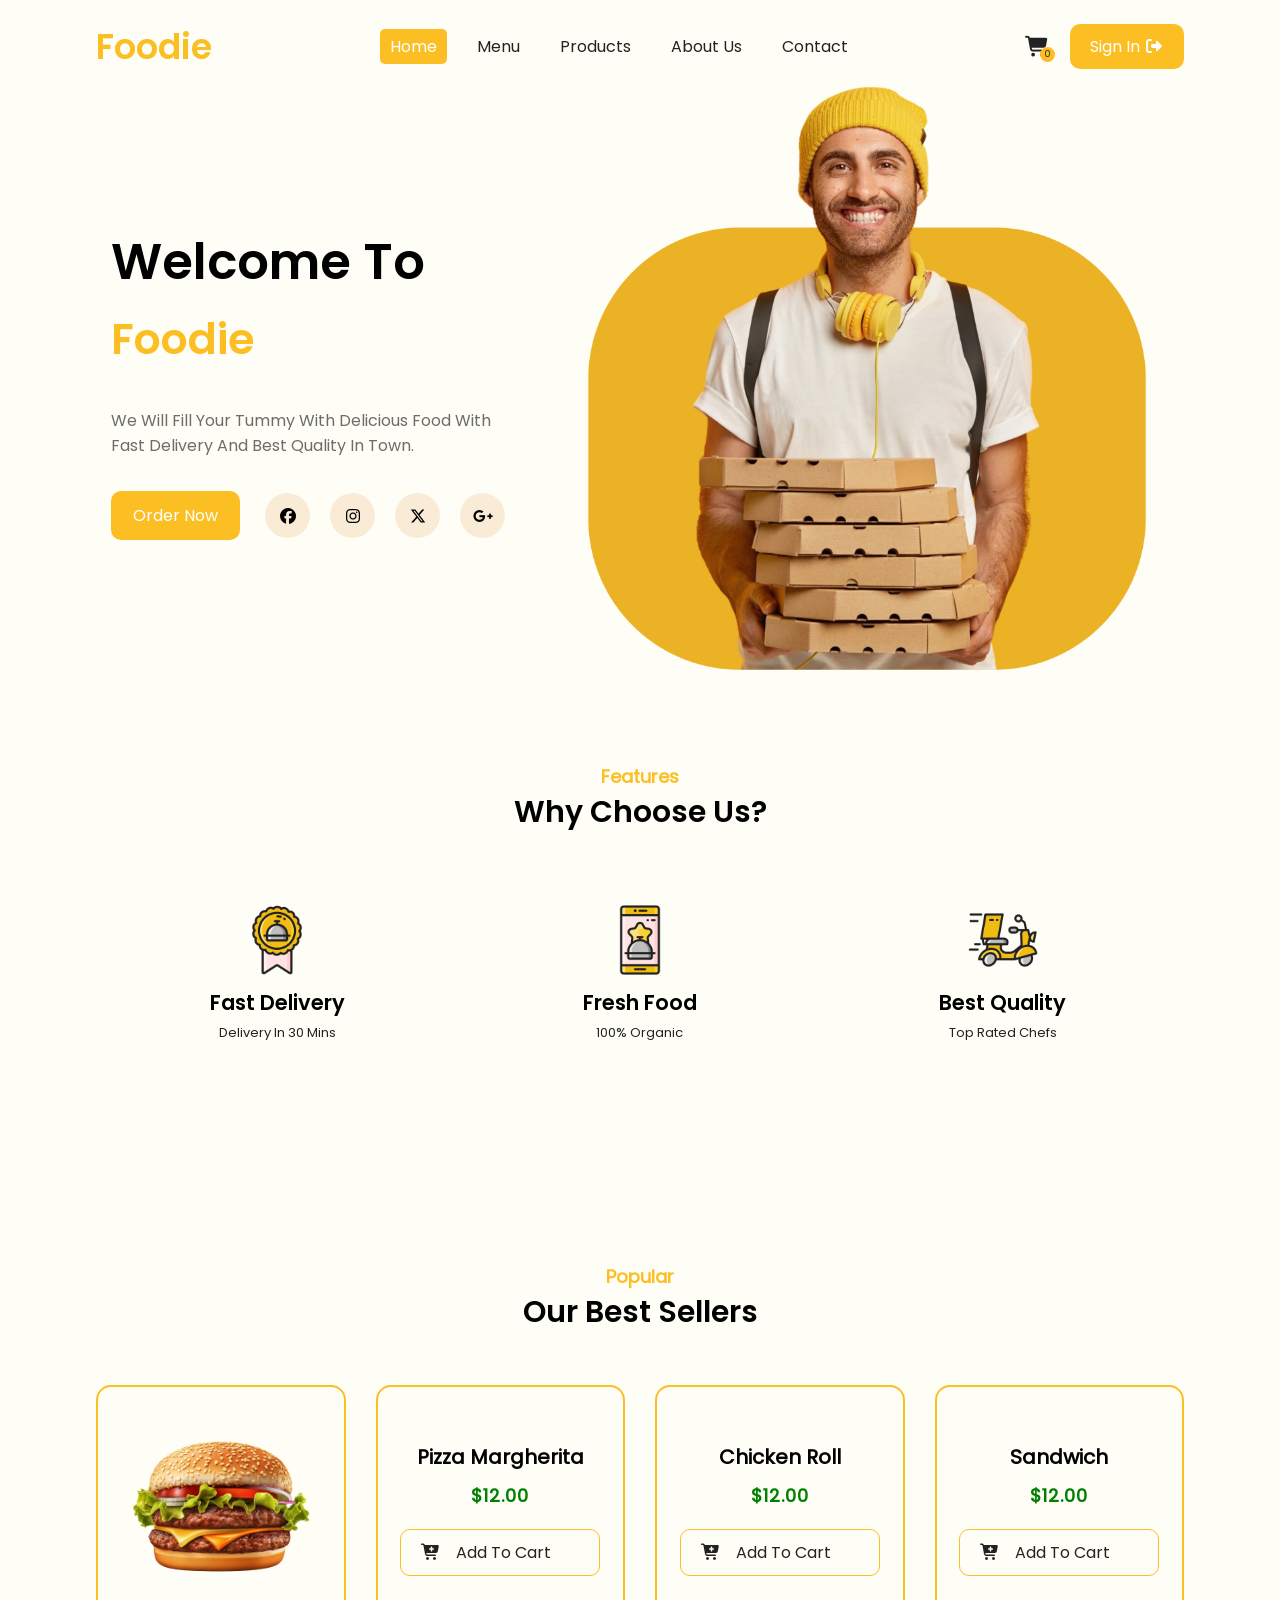
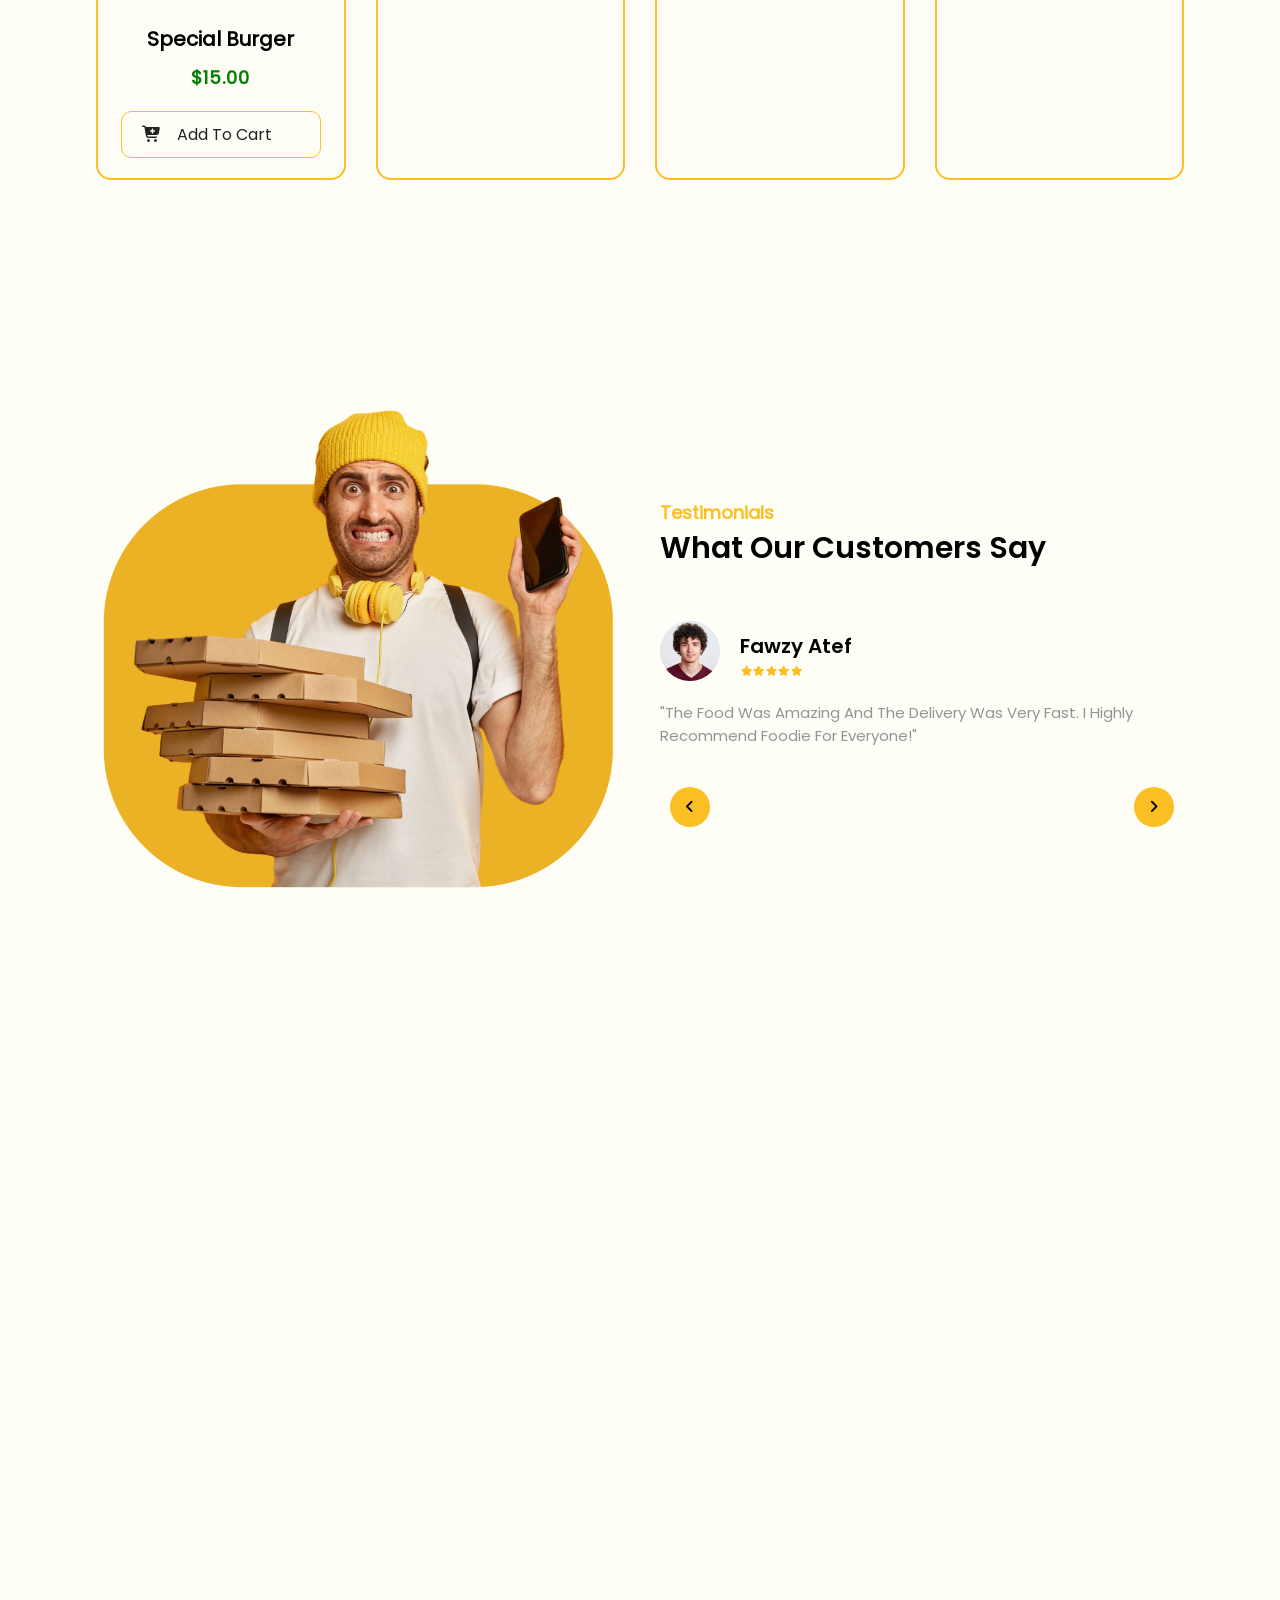
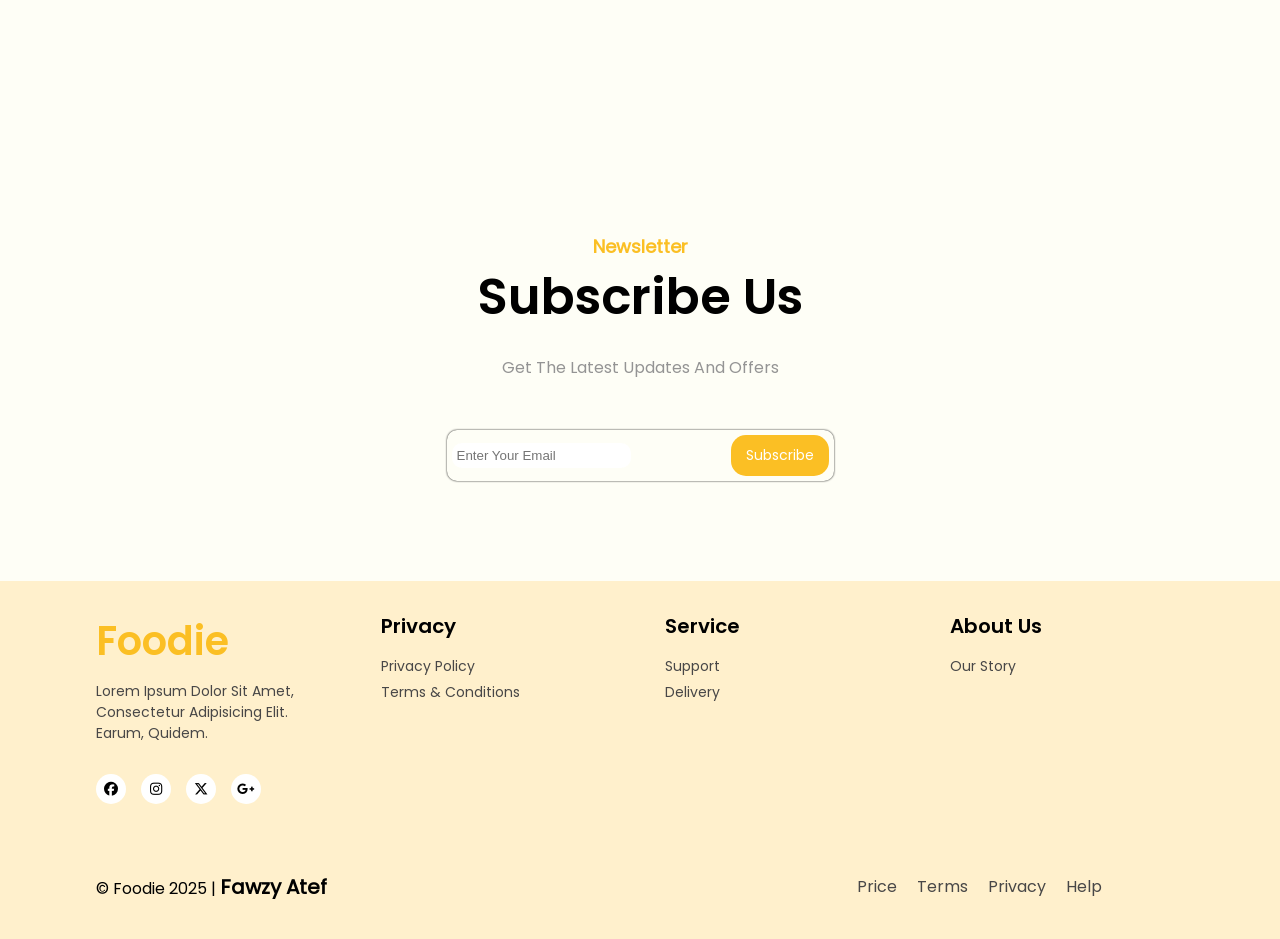
==== commit 880ca00a: "upload foodi project" ====
--- a/index.html
+++ b/index.html
@@ -4,104 +4,37 @@
     <meta charset="UTF-8">
     <meta name="viewport" content="width=device-width, initial-scale=1.0">
     <link rel="stylesheet" href="./icons/fontawesome-free-7.0.1-web/css/all.min.css">
-    <!-- start AOS -->
-     <link rel="stylesheet" href="./AOS/aos-master/dist/aos.css">
-    <!-- end AOS -->
+    <link rel="stylesheet" href="./AOS/aos-master/dist/aos.css">
+    <link rel="stylesheet" href="./SLIDER/slick/slick.css">
+    <link rel="stylesheet" href="./SLIDER/slick/slick-theme.css">
     <link rel="stylesheet" href="./style/style.css">
-    <!-- ٍstart slick cssData -->
-     <link rel="stylesheet" href="./SLIDER/slick/slick.css">
-     <link rel="stylesheet" href="./SLIDER/slick/slick-theme.css">
-    <!-- End slick cssData -->
-    <title>Foodi</title>
+    <title>Foodi | Home</title>
 </head>
 <body>
-    <!-- Start header -->
     <div class="cart">
         <b> Your <span>Cart</span> </b>
         <div class="container">
-            <div class="product">
-                <div>
-                    <img src="./imge/burger.png" alt="">
-                </div>
-                <div class="name">
-                    <b>  Double  burger </b>
-                    <p> $9.7</p>
-                </div>
-                <div class="counter">
-                    <i class="fa-solid fa-minus"></i>
-                    <span> 1 </span>
-                    <i class="fa-solid fa-plus"></i>
-                </div>
-            </div>
-            <div class="product">
-                <div>
-                    <img src="./imge/chicken-roll.png" alt="">
-                </div>
-                <div class="name">
-                    <b>  Double  burger </b>
-                    <p> $9.7</p>
-                </div>
-                <div class="counter">
-                    <i class="fa-solid fa-minus"></i>
-                    <span> 1 </span>
-                    <i class="fa-solid fa-plus"></i>
-                </div>
-            </div>
-            <div class="product">
-                <div>
-                    <img src="./imge//pizza.png" alt="">
-                </div>
-                <div class="name">
-                    <b>  Double  burger </b>
-                    <p> $9.7</p>
-                </div>
-                <div class="counter">
-                    <i class="fa-solid fa-minus"></i>
-                    <span> 1 </span>
-                    <i class="fa-solid fa-plus"></i>
-                </div>
-            </div>
-        </div>
+            </div>
         <div class="footerCart">
-        <p class="totallCart"> Total : $0</p>
-        <div class="btns">
-            <button class="close cartHandler closeCart"> close </button>
-            <button> check Out </button>
-        </div>
+            <p class="totallCart"> Total : $0</p>
+            <div class="btns">
+                <button class="close cartHandler closeCart"> close </button>
+                <button> check Out </button>
+            </div>
         </div>
     </div>
+
     <header>
         <div class="shadw cartHandler closeCart"></div>
-        <!-- Strat nav -->
-        <a href="top"></a>
+        <a href="#top"></a>
         <nav>
             <b class="logo"> Foodie</b>
             <ol>
-                <li class="active" >
-                    <a href="#">
-                        <span>home</span>
-                    </a>
-                </li>
-                <li>
-                    <a href="#">
-                        <span>menu</span>
-                    </a>
-                </li>
-                <li>
-                    <a href="./products.html">
-                        <span>Products</span>
-                    </a>
-                </li>
-                <li>
-                    <a href="#">
-                        <span> About Us</span>
-                    </a>
-                </li>
-                <li>
-                    <a href="#">
-                        <span>Cntact</span>
-                    </a>
-                </li>
+                <li class="active"><a href="./index.html"><span>home</span></a></li>
+                <li><a href="#"><span>menu</span></a></li>
+                <li><a href="./products.html"><span>Products</span></a></li>
+                <li><a href="#"><span>About Us</span></a></li>
+                <li><a href="#"><span>contact</span></a></li>
             </ol>
             <div>
                 <div class="icon cartHandler openCart">
@@ -111,357 +44,222 @@
                 <div class="btn">
                     <p> sign in <i class="fa-solid fa-right-from-bracket"></i></p>
                 </div>
-                    <div class="iconNav">
-                <i class="fa-solid fa-bars"></i>
-            </div>
-            </div>
-        
+                <div class="iconNav">
+                    <i class="fa-solid fa-bars"></i>
+                </div>
+            </div>
         </nav>
-        <!-- Strat nav -->
-            <!-- Start section One -->
-            <div class="secOne">
-                <div class="left">
-                    <h1>
-                        Enjoy Your Delicious <span>Food</span>
-                    </h1>
-                    <p>We will fill your tummy with delicious food with fast delivery</p>
-                    <div class="social">
-                        <div class="btn">
-                            <p> order now</p>
-                        </div>
-                        <div class="s-icon">
-                            <div>
-                            <i class="fa-brands fa-facebook"></i>
-                            </div>
-                            <div>
-                                <i class="fa-brands fa-instagram"></i>
-                            </div>
-                            <div>
-                                <i class="fa-brands fa-x-twitter"></i>
-                            </div>
-                            <div>
-                                <i class="fa-brands fa-google-plus-g"></i>
-                            </div>
+
+        <div class="secOne">
+            <div class="left" data-aos="fade-right">
+                <h1> Welcome to <span>Foodie</span> </h1>
+                <p>We will fill your tummy with delicious food with fast delivery and best quality in town.</p>
+                <div class="social">
+                    <div class="btn"> <p> order now</p> </div>
+                    <div class="s-icon">
+                        <div><i class="fa-brands fa-facebook"></i></div>
+                        <div><i class="fa-brands fa-instagram"></i></div>
+                        <div><i class="fa-brands fa-x-twitter"></i></div>
+                        <div><i class="fa-brands fa-google-plus-g"></i></div>
+                    </div>
+                </div>
+            </div>
+            <div class="right" data-aos="zoom-in">
+                <div> <img src="./imge/delivery-boy.png" alt="Hero"> </div>
+            </div>
+        </div>
+
+        <div class="dropMenu">
+            <ol>
+                <li class="active"><a href="./index.html"><span>home</span></a></li>
+                <li><a href="#"><span>menu</span></a></li>
+                <li><a href="./products.html"><span>Products</span></a></li>
+                <li><a href="#"><span>About Us</span></a></li>
+                <li><a href="#"><span>contact</span></a></li>
+            </ol>
+            <div class="btn">
+                <p> sign in <i class="fa-solid fa-right-from-bracket"></i></p>
+            </div>
+        </div>
+    </header>
+
+    <section class="secTow" data-aos="fade-up">
+        <div class="secTit">
+            <span> Features </span>
+            <b> Why Choose Us? </b>
+        </div>
+        <div class="contenar">
+            <div class="data">
+                <div><img src="./imge/best-quality.png" alt=""></div>
+                <b>Fast Delivery</b>
+                <p>Delivery in 30 mins</p>
+            </div>
+            <div class="data">
+                <div><img src="./imge/easy-to-order.png" alt=""></div>
+                <b>Fresh Food</b>
+                <p>100% Organic</p>
+            </div>
+            <div class="data">
+                <div><img src="./imge/fast-delivery.png" alt=""></div>
+                <b>Best Quality</b>
+                <p>Top rated chefs</p>
+            </div>
+        </div>
+    </section>
+
+    <section class="secThree">
+        <div class="secTit">
+            <span> Popular </span>
+            <b> Our Best Sellers </b>
+        </div>
+        <div class="conter" data-aos="fade-up">
+            <div class="card">
+                <div><img src="./imge/burger.png" alt=""></div>
+                <b>Special Burger</b>
+                <p>$15.00</p>
+                <div class="btn"> <i class="fa-solid fa-cart-plus"></i> Add to cart </div>
+            </div>
+            <div class="card">
+                <div><img src="./imge/pizza.png" alt=""></div>
+                <b>Pizza Margherita</b>
+                <p>$12.00</p>
+                <div class="btn"> <i class="fa-solid fa-cart-plus"></i> Add to cart </div>
+            </div>
+            <div class="card">
+                <div><img src="./imge/chicken-roll.png" alt=""></div>
+                <b> Chicken Roll </b>
+                <p>$12.00</p>
+                <div class="btn"> <i class="fa-solid fa-cart-plus"></i> Add to cart </div>
+            </div>
+            <div class="card">
+                <div><img src="./imge/sandwich.png" alt=""></div>
+                <b> Sandwich </b>
+                <p>$12.00</p>
+                <div class="btn"> <i class="fa-solid fa-cart-plus"></i> Add to cart </div>
+            </div>
+        </div>
+    </section>
+
+    <section class="secFour" data-aos="fade-up">
+        <div class="left">
+            <div>
+                <img src="./imge/delivery-boy-with-phone.png" alt="Reviews">
+            </div>
+        </div>
+        <div class="right">
+            <div class="secTit">
+                <span> Testimonials </span>
+                <b> What Our Customers Say </b>
+            </div>
+            <div class="card">
+                <div class="topCard">
+                    <div><img src="./imge/profile1.jpeg" alt="User"></div>
+                    <div class="name">
+                        <p> Fawzy Atef </p>
+                        <div class="star">
+                            <i class="fa-solid fa-star"></i>
+                            <i class="fa-solid fa-star"></i>
+                            <i class="fa-solid fa-star"></i>
+                            <i class="fa-solid fa-star"></i>
+                            <i class="fa-solid fa-star"></i>
                         </div>
                     </div>
                 </div>
-                <div class="right">
-                    <div>
-                        <img src="./imge/delivery-boy.png" alt="">
-                    </div>
-                </div>
-            </div>
-            <!-- End section One -->
-            <div class="dropMenu">
-            <ol>
-                <li class="active" >
-                    <a href="#" >
-                        <span>home</span>
-                    </a>
-                </li>
-                <li>
-                    <a href="#">
-                        <span>menu</span>
-                    </a>
-                </li>
-                <li>
-                    <a href="./products.html">
-                        <span>Products</span>
-                    </a>
-                </li>
-                <li>
-                    <a href="#">
-                        <span> About Us</span>
-                    </a>
-                </li>
-                <li>
-                    <a href="#">
-                        <span>Cntact</span>
-                    </a>
-                </li>
-            </ol>
+                <div class="bodyCard">
+                    <p>"The food was amazing and the delivery was very fast. I highly recommend Foodie for everyone!"</p>
+                </div>
+                <div class="arrow">
+                    <div><i class="fa-solid fa-angle-left"></i></div>
+                    <div><i class="fa-solid fa-angle-right"></i></div>
+                </div>
+            </div>
+        </div>
+    </section>
+
+    <section class="secFive" data-aos="flip-up">
+        <div class="left">
+            <div>
+                <img src="./imge/burger.png" alt="Mobile App">
+            </div>
+        </div>
+        <div class="right">
+            <div class="secTit">
+                <span> Our App </span>
+                <b> Download Our Mobile App Now! </b>
+            </div>
+            <p>Get exclusive offers and track your order in real-time with our easy-to-use mobile application.</p>
             <div class="btn">
-                    <p> sign in <i class="fa-solid fa-right-from-bracket"></i></p>
-            </div>
-            </div>
-    </header>
-    <!-- End header -->
-    
-    <!-- strat section Tow-->
-    <section class="secTow">
+                <p> <i class="fa-brands fa-google-play"></i> Google Play </p>
+            </div>
+            <div class="btn">
+                <p> <i class="fa-brands fa-apple"></i> App Store </p>
+            </div>
+        </div>
+    </section>
+
+    <section class="secSix" data-aos="zoom-in">
         <div class="secTit">
-        <span> OUR SERVICES </span>
-        <b> How Does It Work? </b>
+            <span> Newsletter </span>
+            <b> Subscribe Us </b>
+        </div>
+        <p>Get the latest updates and offers</p>
+        <div class="subScribe">
+            <input type="email" placeholder="Enter your email">
+            <div class="btnr"> <p>Subscribe</p> </div>
+        </div>
+    </section>
+
+
+    <div class="contanir-footer">
+        <footer>
+            <div class="left">
+                <b> Foodie </b>
+                <p>Lorem ipsum dolor sit amet, consectetur adipisicing elit. Earum, quidem.</p>
+                <div class="s-icon">
+                    <div><i class="fa-brands fa-facebook"></i></div>
+                    <div><i class="fa-brands fa-instagram"></i></div>
+                    <div><i class="fa-brands fa-x-twitter"></i></div>
+                    <div><i class="fa-brands fa-google-plus-g"></i></div>
+                </div>
+            </div>
+            <div class="seerice">
+                <b> Privacy </b>
+                <p>Privacy Policy</p>
+                <p>Terms & Conditions</p>
+            </div>
+            <div class="seerice">
+                <b> Service </b>
+                <p>Support</p>
+                <p>Delivery</p>
+            </div>
+            <div class="seerice">
+                <b> About Us </b>
+                <p>Our Story</p>
+            </div>
+        </footer>
+        <div class="footer">    
+            <div> 
+                <p> © Foodie 2025 | <b> Fawzy Atef</b></p>
+                <div>
+                    <span> Price </span>
+                    <span> Terms </span>
+                    <span> Privacy </span>
+                    <span> Help </span>
+                </div>
+            </div>
+        </div>
     </div>
-    <div class="contenar">
-    <div class="data"  data-aos-delay="300" data-aos="flip-left">  
-        <div>
-            <img src="./imge/easy-to-order.png" alt="">
-        </div>
-        <b> Esey To older </b>
-        <p> You only need a few steps in ordering food. </p>
-    </div>
-    <div class="data"data-aos-delay="500"  data-aos="flip-left"> 
-        <div>
-            <img src="./imge/fast-delivery.png" alt="">
-        </div>
-        <b> Fast Delivery </b>
-        <p> Delivery that is always ontime even faster </p>
-    </div>
-    <div class="data"data-aos-delay="700"  data-aos="flip-left"> 
-        <div>
-            <img src="./imge/best-quality.png" alt="">
-        </div>
-        <b> Best Quality </b>
-        <p> Not only fast for us in quality is also number one </p>
-    </div>
-    </div>
-    </section>
-    <!-- end section Tow-->
-    
-    <!-- Start Section three -->
-    <section class="secThree">
-        <div class="secTit">
-            <span> Our menu </span>
-            <b> The Most Popular</b>
-        </div>
-        <div class="conter"  data-aos="fade-up" data-aos-duration="5000">
-            <div class="card" >
-                <div>
-                    <img src="./imge/burger.png" alt="">
-                </div>
-                <b> Double beef burger </b>
-                <p> $9.67 </p>
-                <div class="btn">
-                    <i class="fa-solid fa-cart-shopping"></i>
-                    <p> add to cart</p>
-                </div>
-            </div>
-            <div class="card" >
-                <div>
-                    <img src="./imge/pizza.png" alt="">
-                </div>
-                <b> veggie pizza </b>
-                <p> $10.99 </p>
-                <div class="btn">
-                    <i class="fa-solid fa-cart-shopping"></i>
-                    <p> add to cart</p>
-                </div>
-            </div>
-            <div class="card" >
-                <div>
-                    <img src="./imge/fried-chicken.png" alt="">
-                </div>
-                <b> fried chicken </b>
-                <p> $13.45 </p>
-                <div class="btn">
-                    <i class="fa-solid fa-cart-shopping"></i>
-                    <p> add to cart</p>
-                </div>
-            </div>
-            <div class="card" >
-                <div>
-                    <img src="./imge/chicken-roll.png" alt="">
-                </div>
-                <b> chicken-roll </b>
-                <p> $7.50 </p>
-                <div class="btn">
-                    <i class="fa-solid fa-cart-shopping"></i>
-                    <p> add to cart</p>
-                </div>
-            </div>
-        </div>
-        <div class="conter" data-aos="fade-up" data-aos-duration="5000">
-            <div class="card">
-                <div>
-                    <img src="./imge/sandwich.png" alt="">
-                </div>
-                <b> sub sandwich </b>
-                <p> $11.67 </p>
-                <div class="btn">
-                    <i class="fa-solid fa-cart-shopping"></i>
-                    <p> add to cart</p>
-                </div>
-            </div>
-            <div class="card">
-                <div>
-                    <img src="./imge/lasagna.png" alt="">
-                </div>
-                <b> chicken lasagna </b>
-                <p> $15.99 </p>
-                <div class="btn">
-                    <i class="fa-solid fa-cart-shopping"></i>
-                    <p> add to cart</p>
-                </div>
-            </div>
-            <div class="card">
-                <div>
-                    <img src="./imge/spring-roll.png" alt="">
-                </div>
-                <b> spring roll </b>
-                <p> $13.45 </p>
-                <div class="btn">
-                    <i class="fa-solid fa-cart-shopping"></i>
-                    <p> add to cart</p>
-                </div>
-            </div>
-            <div class="card">
-                <div>
-                    <img src="./imge/spaghetti.png" alt="">
-                </div>
-                <b> italian spaghetti </b>
-                <p> $16.57 </p>
-                <div class="btn">
-                    <i class="fa-solid fa-cart-shopping"></i>
-                    <p> add to cart</p>
-                </div>
-            </div>
-        </div>
-    </section>
-    <!-- End Section three -->
-    
-    <!-- start section four -->
-        <section class="secFour">
-            <div class="left" data-aos="fade-right">
-                <div>
-                    <img src="./imge/delivery-boy-with-phone.png" alt="">
-                </div>
-            </div>
-            <div class="right" data-aos="fade-left">
-                <div class="secTit">
-                    <span> OUR SEVIEWS </span>
-                    <b> what the say ?</b>
-                </div>
-                <div class="conter slider">
-                    <div class="card">
-                    <div class="topCard">
-                        <div>
-                            <img src="./imge/profile1.jpeg" alt="">
-                        </div>
-                        <div class="name">
-                            <p> Fawzy Atef </p>
-                            <div class="star">
-                                <i class="fa-solid fa-star"></i>
-                                <i class="fa-solid fa-star"></i>
-                                <i class="fa-solid fa-star"></i>
-                                <i class="fa-solid fa-star"></i>
-                                <i class="fa-solid fa-star"></i>
-                                <i class="fa-solid fa-star"></i>
-                            </div>
-                        </div>
-                    </div>
-                    <div class="bodyCard">
-                    <p> Lorem ipsum dolor, sit amet consectetur adipisicing elit. Cum, soluta dignissimos similique magnam aperiam asperiores, placeat autem aliquam rem iure quis nulla quod dolorum dolorem </p>
-                    </div>
-                    <div class="arrow">
-                        <div>
-                            <i class="fa-solid fa-arrow-left"></i>
-                        </div>
-                        <div>
-                            <i class="fa-solid fa-arrow-right"></i>
-                        </div>
-                    </div>
-                </div>
-                </div>
-            </div>
-        </section>
-    <!-- end section four -->
-    
-    <!-- start section five  -->
-    <section class="secFive">
-        <div class="left" data-aos="fade-rigt">
-            <div>
-                <img src="./imge/mobile-app.png" alt="">
-            </div>
-        </div>
-        <div class="right"data-aos="fade-left">
-            <div class="secTit">
-                <span> Our APPlication </span>
-                <b> Simple way to  older your food</b>
-            </div>
-            <p> Lorem ipsum dolor sit amet consectetur adipisicing elit. Officiis tempore ullam doloribus repellat dolorem, in cumque nulla debitis cum deleniti.</p>
-            <div class="btn">
-                <p> get the app </p>
-            </div>
-        </div>
-    </section>
-    <!-- end section five  -->
-
-    <!-- Start section six -->
-    <section class="secSix" data-aos="fade-up">
-        <div class="secTit">
-            <span> OUR SUBSCRIBE </span>
-            <b> subscribe to our newleter</b>
-        </div>
-        <p> Lorem ipsum dolor sit amet consectetur adipisicing elit.<br> Natus officia explicabo repellendus dolore! Porro, laborum.</p>
-        <div class="subScribe">
-        <input type="text" placeholder="Enter Your Email address">
-        <div class="btnr">
-        <p> subscribe </p>
-        </div>
-        </div>
-    </section>
-    <!-- end section six -->
-
-    <!-- start Footer -->
-    <footer>
-        <div class="left">
-            <b> Foodie </b>
-            <p> Lorem ipsum dolor sit amet, consectetur adipisicing elit. Earum, quidem.</p>
-            <div class="s-icon">
-                            <div>
-                            <i class="fa-brands fa-facebook"></i>
-                            </div>
-                            <div>
-                                <i class="fa-brands fa-instagram"></i>
-                            </div>
-                            <div>
-                                <i class="fa-brands fa-x-twitter"></i>
-                            </div>
-                            <div>
-                                <i class="fa-brands fa-google-plus-g"></i>
-                            </div>
-            </div>
-        </div>
-        <div class="seerice">
-            <b> privacy </b>
-            <p>Lorem.</p>
-            <p> Lorem.Lorem, </p>
-            <p>Lorem.Lorem,  </p>
-            <p>Lorem.Lorem,  </p>
-        </div>
-        <div class="seerice">
-            <b> service </b>
-            <p>Lorem.</p>
-            <p> Lorem.Lorem, </p>
-            <p>Lorem.Lorem,  </p>
-            <p>Lorem.Lorem,  </p>
-        </div>
-        <div class="seerice">
-            <b> about as </b>
-            <p>Lorem.</p>
-            <p> Lorem.Lorem, </p>
-            <p>Lorem.Lorem,  </p>
-        </div>
-    </footer>
-    <div class="footer">    
-        <div> 
-            <p> © Foodie 2025 |<b> Fawzy Atef</b></p>
-            <div>
-            <span> Privce </span>
-            <span> Terms </span>
-            <span> Privacy </span>
-            <span> help</span>
-            </div>
-        </div>
-    </div>
+
     <a href="#top">
-        <i  class="fa-solid fa-jet-fighter-up"></i>
+        <i class="fa-solid fa-jet-fighter-up"></i>
     </a>
-    <!-- End Footer -->
-    <script src="./main/jQuery.js"> </script>
+
+    <script src="./main/jQuery.js"></script>
     <script src="./AOS/aos-master/dist/aos.js"></script>
     <script src="./SLIDER/slick/slick.js"></script>
     <script src="./main/main.js"></script>
+    <script>
+        AOS.init({ duration: 1000 });
+    </script>
 </body>
 </html>
--- a/style/style.css
+++ b/style/style.css
@@ -7,7 +7,7 @@
 }
 html {
 scroll-behavior: smooth;
-}
+} 
 
 /* start fonts */
 @font-face {
